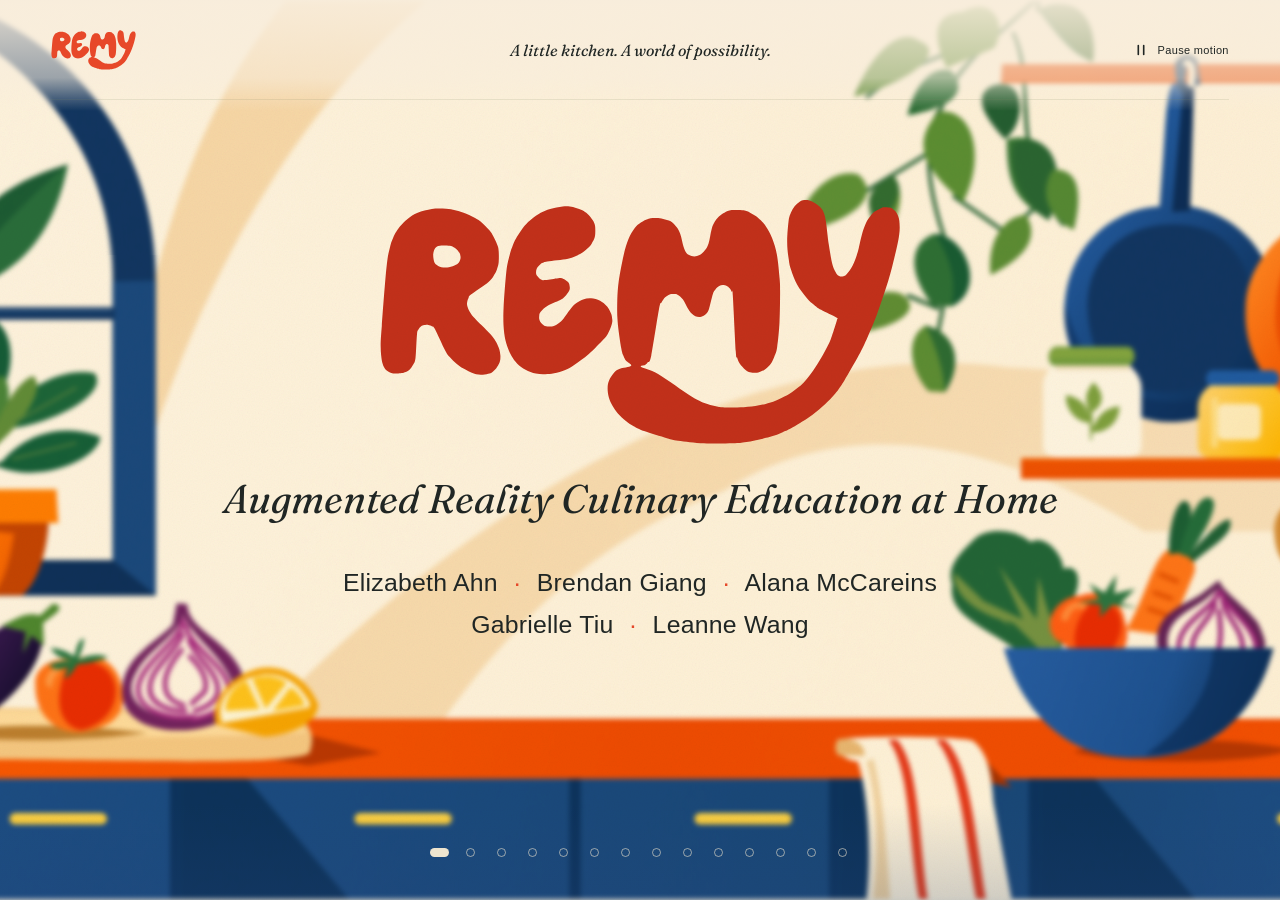
==== COOK.html @ bdfef50c "Colour the Remy logo with the former COOK oranges Co-Authored-By: Claude Opus 5.5 <noreply@anthropic" ====
<!doctype html>
<html lang="en">
<head>
  <meta charset="utf-8">
  <meta name="viewport" content="width=device-width, initial-scale=1">
  <meta name="theme-color" content="#f5ecd6">
  <meta name="description" content="Remy — Augmented Reality Culinary Education at Home. An illustrated story about making room for cooking in everyday life.">
  <title>Remy — A little kitchen. A world of possibility.</title>
  <style>
@font-face{font-family:Fraunces;src:url("[data-uri]") format('truetype');font-weight:100 900;font-display:swap}
@font-face{font-family:Fraunces;src:url("[data-uri]") format('truetype');font-style:italic;font-weight:100 900;font-display:swap}
:root{--cream:#f5ecd6;--ink:#202624;--orange:#e74829;--blue:#304c98;--ease:cubic-bezier(.22,1,.36,1)}
*{box-sizing:border-box}html,body{margin:0;width:100%;height:100%;background:var(--cream)}body{font-family:Arial,Helvetica,sans-serif;color:var(--ink)}button,a{-webkit-tap-highlight-color:transparent}button{font:inherit;color:inherit;cursor:pointer}button:focus-visible,a:focus-visible{outline:3px solid var(--orange);outline-offset:6px}button{touch-action:manipulation}button:disabled{cursor:default}button svg{fill:none;stroke:currentColor;stroke-width:1.8;stroke-linecap:round;stroke-linejoin:round}.experience{position:relative;isolation:isolate;width:100%;height:100svh;min-height:480px;overflow:hidden;background:var(--cream)}.paper{pointer-events:none;position:absolute;inset:0;z-index:10;opacity:.24;mix-blend-mode:multiply;background-image:url("data:image/svg+xml,%3Csvg viewBox='0 0 200 200' xmlns='http://www.w3.org/2000/svg'%3E%3Cfilter id='n'%3E%3CfeTurbulence type='fractalNoise' baseFrequency='.68' numOctaves='3' stitchTiles='stitch'/%3E%3C/filter%3E%3Cpath fill='%23807554' opacity='.5' filter='url(%23n)' d='M0 0h200v200H0z'/%3E%3C/svg%3E");background-size:180px}
.masthead{position:absolute;top:0;left:0;right:0;height:100px;z-index:12;display:flex;align-items:center;justify-content:space-between;margin:0 4%;border-bottom:1px solid #57644126}.wordmark{position:relative;display:inline-block;color:var(--ink);text-decoration:none;font-family:Fraunces,Georgia,serif;font-size:38px;font-weight:700;letter-spacing:-3px}.logo-o{color:var(--orange)}.logo-dot{font:10px Arial;position:absolute;top:7px;right:-14px}.masthead-note{font-family:Fraunces,Georgia,serif;font-weight:400;font-style:italic;font-size:16px;position:absolute;left:50%;transform:translateX(-50%);white-space:nowrap}.motion-control{display:flex;align-items:center;gap:8px;border:0;background:none;padding:12px 0;font-size:11px;letter-spacing:.03em}.motion-control svg{width:18px;height:18px}.play-icon{display:none}.motion-paused .pause-icon{display:none}.motion-paused .play-icon{display:initial}
.canvas-wrap { position:absolute; inset:0; overflow:hidden; }
.canvas { position:absolute; width:max(100vw,177.7778svh); height:max(56.25vw,100svh); left:50%; top:50%; transform:translate(-50%,-50%); container-type:inline-size; }
.kitchen { position:absolute; inset:0; pointer-events:none; }
.world { position:absolute; inset:0; transform-origin:50% 70%; transition:transform 2.6s var(--ease); }
.kitchen-art { display:block; width:100%; height:100%; object-fit:contain; animation:kitchen-drift 18s ease-in-out infinite; }
.kitchen-art { transition:filter 1.4s ease; }
[data-scene="title"] .kitchen-art { filter:blur(2.8px); }
.food-layer { position:absolute; z-index:2; left:74%; top:46.5%; width:21%; opacity:1; transform:translate(0,0); transition:opacity 1s ease,transform 2s var(--ease); pointer-events:none; }
.food-art { display:block; width:100%; height:auto; transform-origin:50% 96%; animation:food-drift 7s ease-in-out infinite; }

.intro{position:absolute;left:50%;top:23%;width:48%;text-align:center;transform:translateX(-50%);transform-origin:50% 0;transition:transform 2.2s var(--ease),left 2.2s var(--ease),top 2.2s var(--ease);z-index:3}.eyebrow{font-size:.74cqw;letter-spacing:.19em;text-transform:uppercase;font-weight:600;margin:0 0 1.8cqw}.intro h1{position:relative;display:inline-block;color:var(--orange);font-family:Fraunces,Georgia,serif;font-size:12.4cqw;font-weight:850;line-height:.95;letter-spacing:-.85cqw;margin:0;transform:none;padding-right:.65cqw}.title-spark{position:absolute;top:-1.8cqw;right:-2.5cqw;font-family:Georgia,serif;font-size:3.8cqw;line-height:1;letter-spacing:0;color:#a1a650;animation:spark-turn 18s linear infinite}.subtitle{font-family:Fraunces,Georgia,serif;font-weight:400;font-style:italic;font-size:1.6cqw;line-height:1.45;margin:1.25cqw 0 0}.credits{margin-top:2.15cqw;transition:opacity .65s,transform .9s var(--ease)}.credits-label{font-size:.6cqw;font-weight:600;letter-spacing:.18em;text-transform:uppercase;opacity:.65}.credits p{font-size:.76cqw;line-height:1.9;margin:.65cqw 0 0;letter-spacing:.01em}.credits p span{padding:0 .4cqw;color:var(--orange)}
.presentation-controls{position:absolute;z-index:12;bottom:0;left:0;right:0;display:flex;align-items:center;justify-content:space-between;height:96px;padding:0 4%;color:var(--cream);background:linear-gradient(transparent,#25467c33)}.chapter{display:flex;align-items:center;gap:15px;font-size:11px}.chapter-number{font-family:Fraunces,Georgia,serif;font-size:20px;color:#f3d08a}.chapter-line{height:1px;width:40px;background:#f3ecd955}.chapter-name{letter-spacing:.04em}.scene-dots{position:absolute;display:flex;gap:4px;left:50%;transform:translateX(-50%)}.scene-dot{position:relative;background:none;border:0;width:32px;height:40px;padding:0}.scene-dot:after{content:'';display:block;position:absolute;left:12px;top:16px;width:7px;height:7px;border-radius:50%;border:1px solid #eee5cf99;transition:background .4s,width .4s,left .4s}.scene-dot.active:after{background:#eee5cf;width:17px;left:7px;border-radius:5px}.next-scene{border:1px solid #eaddbd80;border-radius:40px;padding:13px 21px 13px 25px;background:#f2e8ce;color:#304638;display:flex;align-items:center;gap:27px;font-size:12px;transition:background .2s,transform .3s}.next-scene:hover{background:#fff6df;transform:translateY(-2px)}.next-scene svg{width:29px;height:20px}
.sara { position:absolute; z-index:4; left:18.5%; top:22%; width:27%; pointer-events:none; }
.sara-enter { opacity:0; transform:translate(-45px,100px) rotate(-2deg); transform-origin:50% 100%; transition:transform 2.1s var(--ease),opacity 1.4s ease; }
.sara-art { display:block; width:100%; height:auto; transform-origin:50% 85%; animation:sara-breathe 7s ease-in-out infinite; }

.profile{position:absolute;z-index:5;left:55.3%;top:24%;width:32.5%;padding:2.25cqw 2.6cqw 1.65cqw;background:#faf2de;border:1px solid #cfbc922e;border-radius:1.1cqw 1.1cqw 4cqw 1.1cqw;box-shadow:.5cqw .6cqw 0 #c7b68d26;opacity:0;transform:translate(70px,25px) rotate(2deg);transition:transform 1.6s var(--ease),opacity 1.2s ease;pointer-events:none}.profile-top{display:flex;align-items:center;justify-content:space-between}.profile-top .eyebrow{font-size:.61cqw;margin:0}.little-flower{color:var(--orange);font-size:2.6cqw;line-height:1}.profile h2{font-family:Fraunces,Georgia,serif;font-weight:700;font-size:3.6cqw;line-height:1.15;letter-spacing:-.18cqw;margin:1cqw 0 .65cqw}.profile h2 em{font-weight:400;color:var(--orange)}.profile-intro{font-family:Fraunces,Georgia,serif;font-style:italic;font-size:1cqw;opacity:.8;margin:0 0 1.45cqw}.profile-facts{list-style:none;padding:0;margin:0}.profile-facts li{display:flex;align-items:center;gap:1.15cqw;border-top:1px solid #cdbb962f;padding:1cqw 0;font-size:1.05cqw;line-height:1.45;opacity:0;transform:translateY(14px);transition:opacity .85s ease,transform 1s var(--ease)}.profile-facts li strong{font-weight:400}.fact-mark{font-family:Fraunces,Georgia,serif;font-weight:400;font-style:italic;align-self:flex-start;padding-top:.15cqw;font-size:.7cqw;color:#b68348}.profile-footer{border-top:1px solid #cdbb9640;padding-top:1.1cqw;display:flex;gap:.7cqw;align-items:center;opacity:0;transition:opacity 1s}.profile-footer svg{width:1.5cqw;height:1.4cqw;color:#c86a46;flex-shrink:0}.profile-footer span{font-family:Fraunces,Georgia,serif;font-style:italic;font-size:.68cqw;line-height:1.5}
[data-scene="sara"] .world{transform:translate(-30px,3px) scale(1.035)}[data-scene="sara"] .intro{top:12.5%;left:35%;transform:translateX(-50%) scale(.38)}[data-scene="sara"] .intro .eyebrow{opacity:0;transition:opacity .4s}[data-scene="sara"] .credits{opacity:0;transform:translateY(20px);pointer-events:none}[data-scene="sara"] .sara-enter{opacity:1;transform:translate(0,0) rotate(0);transition-delay:.3s}[data-scene="sara"] .profile{opacity:1;transform:translate(0,0) rotate(0);transition-delay:.9s;pointer-events:auto}[data-scene="sara"] .profile-facts li{opacity:1;transform:translateY(0);transition-delay:calc(1.7s + var(--i)*.55s)}.profile-facts li:nth-child(1){--i:0}.profile-facts li:nth-child(2){--i:1}.profile-facts li:nth-child(3){--i:2}.profile-facts li:nth-child(4){--i:3}.profile-facts li:nth-child(5){--i:4}[data-scene="sara"] .profile-footer{opacity:1;transition-delay:4.6s}
/* The authored vector silhouettes move as unified illustration layers. */
.intro .eyebrow { transition:opacity .7s 1s; }
[data-scene="sara"] .food-layer { opacity:0; transform:translate(35px,15px); }
.motion-paused :is(.kitchen-art,.food-art,.sara-art,.title-spark) { animation-play-state:paused!important; }
@keyframes kitchen-drift { 0%,100% { transform:scale(1.008) translateY(0); } 50% { transform:scale(1.018) translateY(-2px); } }
@keyframes food-drift { 0%,100% { transform:translateY(0) rotate(-.6deg); } 50% { transform:translateY(-3px) rotate(.6deg); } }
@keyframes sara-breathe { 0%,100% { transform:translateY(0) rotate(-.15deg); } 50% { transform:translateY(-3px) rotate(.15deg); } }
@keyframes spark-turn { to { transform:rotate(360deg); } }

.sr-only{position:absolute;width:1px;height:1px;padding:0;margin:-1px;overflow:hidden;clip:rect(0,0,0,0);white-space:nowrap;border:0}
@media(min-aspect-ratio:19/10){.masthead{height:75px}.presentation-controls{height:75px}.canvas{top:44%}}
@media(max-width:800px) and (min-aspect-ratio:1/1){.masthead{height:65px}.wordmark{font-size:30px}.masthead-note{font-size:12px}.motion-control{font-size:10px}.presentation-controls{height:70px}.chapter-name{font-size:9px}.chapter-line{width:20px}.chapter{gap:9px}.next-scene{padding:9px 14px;gap:16px}.experience{min-height:350px}}
@media(max-aspect-ratio:1/1){
.experience{min-height:740px}.masthead{height:80px;margin:0 6%}.wordmark{font-size:33px}.masthead-note{display:none}.motion-control{font-size:10px}.canvas{width:160svh;height:100svh;min-width:1184px;min-height:740px}.world{transform:translate(0,55px) scale(1.01)}
.intro{top:25%;width:calc(100vw - 36px)}.intro h1{font-size:25vw;letter-spacing:-1.7vw;padding-right:1vw}.title-spark{font-size:8vw;right:-3vw;top:-4vw}.intro .eyebrow{font-size:9px;letter-spacing:.15em;margin-bottom:24px}.subtitle{font-size:16px;line-height:1.55;margin-top:22px}.credits{margin-top:32px}.credits-label{font-size:8px}.credits p{font-size:10px;line-height:1.9;margin-top:10px}.credits p span{padding:0 2px}
.presentation-controls{height:80px;padding:0 6%}.chapter-name,.chapter-line{display:none}.scene-dots{left:36%}.next-scene{font-size:11px;padding:12px 16px;gap:18px}.chapter-number{font-size:18px}
[data-scene="sara"] .world{transform:translate(-12px,55px) scale(1.025)}[data-scene="sara"] .intro{top:11%;left:50%;transform:translateX(-50%) scale(.45)}[data-scene="sara"] .intro .eyebrow{margin-bottom:0;height:0}[data-scene="sara"] .intro .subtitle{opacity:0}
.sara{left:calc(50% - 91px);top:17%;width:182px}.sara-enter{transform:translate(-25px,70px) rotate(-2deg)}[data-scene="sara"] .sara-enter{transform:translate(0,0) rotate(0)}.food-layer{left:calc(50% + 22px);top:63%;width:165px}
.profile{left:calc(50% - 165px);top:47%;width:330px;padding:18px 24px 17px;border-radius:14px 14px 38px 14px}.profile-top .eyebrow{font-size:7px}.little-flower{font-size:25px}.profile h2{font-size:34px;letter-spacing:-1.5px;margin:8px 0 7px}.profile-intro{font-size:11px;margin-bottom:10px}.profile-facts li{font-size:11px;padding:8px 0;gap:12px;line-height:1.4}.fact-mark{font-size:8px}.profile-footer{padding-top:10px;gap:8px}.profile-footer svg{width:16px;height:16px}.profile-footer span{font-size:8px}.desktop-break{display:none}
}
[data-scene="sara"] .next-scene svg{transform:rotate(180deg)}
@media(prefers-reduced-motion:reduce){*,*:before,*:after{animation:none!important;transition-duration:.01ms!important;transition-delay:0ms!important}.motion-control{display:none}}
@media(max-aspect-ratio:1/1) and (max-height:800px){.profile{top:44%;padding-top:14px;padding-bottom:14px}.profile-facts li{padding:7px 0}.profile h2{font-size:32px}.profile-top .little-flower{font-size:23px}}

/* Light print grain binds the vector ink and editorial typography. */
.paper { opacity:.12; }
.masthead::before { content:""; position:absolute; z-index:-1; top:0; bottom:-12px; left:-4.4vw; right:-4.4vw; background:linear-gradient(#f8eddce8,#f8eddc99 70%,#f8eddc00); pointer-events:none; }
.profile { background:#f8efd9; }
[data-scene="sara"] .intro .subtitle { opacity:0; transition:opacity .7s; }
.subtitle { transition:opacity 1s 1s; }
@media(max-aspect-ratio:1/1) and (max-height:800px) {
  .sara { width:145px; left:calc(50% - 72.5px); }
}

/* The film is one persistent stage. The kitchen and Sara travel between scenes. */
.icon-library { position:absolute; pointer-events:none; }
.scene-wash { position:absolute; z-index:1; inset:0; opacity:0; background:#f5ecd6; transition:background 1.7s ease,opacity 1.7s ease; pointer-events:none; }
.kitchen { z-index:0; left:0; top:0; right:auto; bottom:auto; width:100%; height:100%; overflow:hidden; transition:left 2.2s var(--ease),top 2.2s var(--ease),width 2.2s var(--ease),height 2.2s var(--ease),border-radius 2s var(--ease),opacity 1.6s ease; }
.sara { transition:left 2.1s var(--ease),top 2.1s var(--ease),width 2.1s var(--ease),opacity 1.5s ease,transform 2s var(--ease); }
.sara-ar-art { position:absolute; inset:0; display:block; width:100%; height:auto; opacity:0; transform-origin:50% 85%; animation:sara-breathe 7s ease-in-out infinite; transition:opacity 1.2s ease; }
.sara-art { transition:opacity 1.2s ease; }
.sara.wearing-ar .sara-art { opacity:0; }
.sara.wearing-ar .sara-ar-art { opacity:1; }
.film-active .intro,.film-active .profile { opacity:0!important; visibility:hidden; pointer-events:none; }
.film-active .food-layer { opacity:0; transform:translate(50px,20px) scale(.9); }
.film-active .wordmark,.film-active .masthead-note,.film-active .chapter { visibility:hidden; pointer-events:none; }
.film-active .motion-control span,.film-active .next-label { display:none; }
.film-active .masthead { border-color:transparent; }
.film-active .masthead::before { opacity:0; }
.film-active .masthead { color:#304c98; }
.film-active .sara-enter { opacity:1; transform:translate(0,0); transition-delay:0s; }
.film-active .presentation-controls { background:none; color:#304c98; }
.previous-scene { display:none; }
.film-active .previous-scene { position:absolute; display:grid; place-items:center; left:4%; bottom:23px; width:48px; height:48px; border:1px solid #304c9855; border-radius:50%; background:#f5ecd6e3; color:#304c98; transition:transform .3s,background .3s; }
.previous-scene svg { width:25px; height:18px; }
.film-active .next-scene { width:48px; height:48px; padding:0; justify-content:center; border:1px solid #304c9855; background:#f5ecd6e3; }
.film-active .next-scene svg { width:25px; }
.next-scene svg,[data-scene="sara"] .next-scene svg { transform:none; }
.film-active .previous-scene:hover { transform:translateX(-3px); background:#fffae9; }
.film-active .scene-dot:after { border-color:#304c9877; }
.film-active .scene-dot.active:after { background:#304c98; }
.film-scene { position:absolute; z-index:5; inset:0; opacity:0; visibility:hidden; pointer-events:none; transform:scale(1.035); transform-origin:50% 60%; transition:opacity .9s ease,transform 1.8s var(--ease),visibility 0s .9s; }
.film-scene.is-active { opacity:1; visibility:visible; pointer-events:auto; transform:scale(1); transition-delay:.15s,0s,0s; }
.film-scene h2 { font-family:Fraunces,Georgia,serif; font-size:3.8cqw; font-weight:650; letter-spacing:-.12cqw; line-height:1.13; margin:0; text-wrap:balance; }
.film-scene p { margin:0; line-height:1.4; }
.film-scene [data-reveal] { opacity:0; transform:translateY(24px) scale(.97); transition:opacity .85s ease,transform 1.1s var(--ease); }
.film-scene [data-reveal].is-revealed { opacity:1; transform:translateY(0) scale(1); }
.film-active .scene-wash { opacity:.97; }
.film-active .kitchen { opacity:.15; }

/* Passion: the price arrives inside the same warm, living kitchen. */
[data-scene="passion"] .scene-wash { opacity:.02; }
[data-scene="passion"] .kitchen { opacity:1; }
[data-scene="passion"] .world { transform:translate(-28px,0) scale(1.055); }
[data-scene="passion"] .sara { left:12%; top:22%; width:25.8%; opacity:1; }
.passion-copy { position:absolute; left:51%; top:20%; width:40%; }
.passion-copy h2 { font-size:3.8cqw; color:#e74829; max-width:36cqw; }
.passion-copy p { margin-top:1.5cqw; font-family:Fraunces,Georgia,serif; font-style:italic; font-size:1.65cqw; }
.restaurant-bill { position:absolute; left:61%; top:44%; width:24%; transform-origin:50% 5%; }
.restaurant-bill img { display:block; width:100%; height:auto; filter:drop-shadow(.35cqw .7cqw 1.1cqw #3a240e80); }
.restaurant-bill p { position:absolute; top:27%; left:18%; width:66%; padding:.7cqw .25cqw 1.2cqw; background:#f9efda; text-align:center; }
.restaurant-bill strong { display:block; font-family:Fraunces,Georgia,serif; font-weight:700; letter-spacing:-.25cqw; font-size:4.6cqw; line-height:1.1; color:#e74829; }
.restaurant-bill span { display:block; font-size:1.03cqw; line-height:1.45; padding-top:.8cqw; }
.restaurant-bill[data-reveal] { transform:translateY(-55px) rotate(9deg); }
.restaurant-bill.is-revealed { transform:translateY(0) rotate(-4deg); }

/* The home recedes and the school remains just beyond the winding route. */
[data-scene="barriers"] .scene-wash { opacity:.99; background:#eee5ce; }
[data-scene="barriers"] .sara { left:5%; top:41%; width:18.5%; opacity:1; }
.school-path { position:absolute; inset:0; width:100%; height:100%; fill:none; }
.path-underlay { stroke:#ded1ad; stroke-width:26; stroke-linecap:round; }
.path-dashes { stroke:#b9a57c; stroke-width:3; stroke-dasharray:12 15; animation:path-travel 22s linear infinite; }
.school-dream { position:absolute; left:66%; top:16%; width:29%; transform:none; }
.school-dream img { display:block; width:100%; }
.obstacle { position:absolute; text-align:center; transform-origin:50% 65%; }
.obstacle img { display:block; width:100%; height:auto; }
.obstacle-0 { left:26%; top:36%; width:15%; --tilt:-5deg; }
.obstacle-1 { left:41%; top:49%; width:18%; --tilt:3deg; }
.obstacle-2 { left:51%; top:28%; width:14%; --tilt:-4deg; }
.obstacle-3 { left:68%; top:49%; width:16%; --tilt:5deg; }
.obstacle[data-reveal] { transform:translateY(-35px) rotate(calc(var(--tilt) * -1)) scale(.85); }
.obstacle.is-revealed { transform:translateY(0) rotate(var(--tilt)) scale(1); }

/* The question gets its own slide beside a large Sara. */
[data-scene="question"] .scene-wash { opacity:1; background:#eee5ce; }
[data-scene="question"] .kitchen { opacity:0; }
[data-scene="question"] .sara { left:8%; top:13%; width:23.5%; opacity:1; }
.question-scene .big-question { position:absolute; left:38%; top:48%; width:52%; transform:translateY(-50%); font-family:Fraunces,Georgia,serif; font-weight:650; font-size:5cqw; line-height:1.12; letter-spacing:-.16cqw; text-wrap:balance; }
.big-question em { font-style:italic; color:#e74829; }

/* A wider population, rendered as people and a garden of ten proportional seeds. */
[data-scene="population"] .scene-wash { opacity:1; background:#304c98; }
[data-scene="population"] .kitchen { opacity:0; }
[data-scene="population"] .sara { left:8%; top:43%; width:16.1%; opacity:0; transform:scale(.85); }
[data-scene="population"] .masthead { color:#f5ecd6; }
[data-scene="population"] .scene-dot:after { border-color:#f5ecd688; }
[data-scene="population"] .scene-dot.active:after { background:#f5ecd6; }
.population-scene { color:#f5ecd6; }
.population-scene > h2 { position:absolute; left:10%; top:13%; width:80%; text-align:center; font-size:4.6cqw; }
.stat-block { position:absolute; top:28%; width:32%; }
.stat-care { left:12%; }
.stat-remote { left:56%; }
.stat-value { display:block; font-family:Fraunces,Georgia,serif; font-size:6.3cqw; font-weight:650; line-height:1; letter-spacing:-.35cqw; color:#edc455; }
.stat-block p { font-size:1.35cqw; max-width:31cqw; line-height:1.38; margin-top:1.2cqw; }
.stat-garden { display:flex; gap:.35cqw; width:100%; margin-top:.8cqw; height:3cqw; align-items:flex-end; }
.stat-garden svg { width:2.4cqw; height:3cqw; flex:0 0 auto; overflow:visible; }
.stat-garden .filled { fill:#efc94e; stroke:#efc94e; stroke-width:1; }
.stat-garden .unfilled { fill:transparent; stroke:#f5ecd66b; stroke-width:1.5; }
.stat-garden .seed-vein { fill:none; stroke:#304c98; stroke-width:1.5; }
.stat-garden .unfilled .seed-vein { stroke:#f5ecd655; }
.stat-block .stat-garden svg { transform-origin:50% 100%; transform:scaleY(.2) rotate(-10deg); transition:transform 1s var(--ease); }
.stat-block.is-revealed .stat-garden svg { transform:scaleY(1) rotate(0); }
.stat-block.is-revealed .stat-garden svg:nth-child(2n) { transition-delay:.12s; }
.stat-block.is-revealed .stat-garden svg:nth-child(3n) { transition-delay:.25s; }
.stat-block.is-revealed .stat-garden svg:nth-child(4n) { transition-delay:.36s; }
.community-art { position:absolute; left:6%; top:57%; width:88%; height:auto; transform:translateX(6%) scale(.94); opacity:0; transition:transform 2.3s var(--ease),opacity 1.5s; }
.population-scene.is-active .community-art { opacity:1; transform:translateX(0) scale(1); transition-delay:.25s; }

/* The large institution and the modest home occupy the same world at different scales. */
[data-scene="school"] .scene-wash { opacity:1; background:#f5ecd6; }
[data-scene="school"] .kitchen { left:66%; top:42%; width:29%; height:29%; border-radius:1.1cqw; opacity:1; z-index:2; box-shadow:.5cqw .7cqw 0 #263f6212; }
[data-scene="school"] .world { transform:none; }
[data-scene="school"] .sara { left:74%; top:46%; width:11.3%; opacity:1; }
.school-scene > h2 { position:absolute; top:14%; left:6%; width:49%; font-size:3.3cqw; }
.professional-kitchen { position:absolute; left:5%; top:21%; width:43%; height:auto; }
.accessibility-divide { position:absolute; left:55.5%; top:36%; width:8%; height:34%; }
.accessibility-divide svg { width:100%; height:100%; fill:none; stroke:#c9bda0; stroke-width:3; stroke-dasharray:5 10; }
.accessibility-copy { position:absolute; left:65%; top:31%; width:30%; font-family:Fraunces,Georgia,serif; font-size:1.75cqw; text-align:center; color:#b5472f; }

/* The home question grows to fill its own slide. */
[data-scene="home"] .scene-wash { opacity:1; background:#304c98; }
[data-scene="home"] .kitchen { opacity:0; }
[data-scene="home"] .sara { left:74%; top:42%; width:11.3%; opacity:0; }
[data-scene="home"] .masthead { color:#f5ecd6; }
[data-scene="home"] .scene-dot:after { border-color:#f5ecd688; }
[data-scene="home"] .scene-dot.active:after { background:#f5ecd6; }
.home-scene { display:grid; place-items:center; }
.home-scene .home-question { width:80%; font-family:Fraunces,Georgia,serif; font-weight:700; font-size:9.4cqw; line-height:1.04; letter-spacing:-.4cqw; text-wrap:balance; text-align:center; color:#f5ecd6; opacity:0; transform:scale(.25); transition:transform 1.9s var(--ease),opacity 1s ease; }
.home-scene.is-active .home-question { opacity:1; transform:scale(1); transition-delay:.25s; }
.home-question em { font-style:italic; color:#edc455; }

/* Product reveal: a quiet glasses portrait opens into Sara's kitchen. */
[data-scene="reveal"] .scene-wash { opacity:1; background:#f8f0dc; }
[data-scene="reveal"] .kitchen,[data-scene="reveal"] .sara { opacity:0; }
.reveal-scene { overflow:hidden; }
.reveal-cooking { position:absolute; z-index:0; inset:0; opacity:0; transform:scale(1.06); clip-path:circle(0% at 35.3% 30.7%); transition:opacity .8s ease,clip-path 1.8s var(--ease),transform 2s var(--ease); }
.reveal-cooking img { display:block; width:100%; height:100%; object-fit:cover; }
.product-reveal { position:absolute; z-index:3; left:50%; top:12%; width:76%; text-align:center; transform:translateX(-50%); transition:left 1.6s var(--ease),top 1.6s var(--ease),width 1.6s var(--ease); }
.product-reveal h2 { color:#e74829; font-family:Fraunces,Georgia,serif; font-weight:850; letter-spacing:-.6cqw; font-size:8.7cqw; line-height:1; transition:font-size 1.6s var(--ease),letter-spacing 1.6s var(--ease); }
.product-promise { font-family:Fraunces,Georgia,serif; font-weight:450; font-size:2.05cqw; letter-spacing:-.045cqw; margin-top:1.3cqw!important; line-height:1.35!important; text-wrap:balance; transition:font-size 1.6s var(--ease); }
.glasses-hero { position:absolute; z-index:4; left:50%; top:60%; width:72%; opacity:1; transform:translate(-50%,-50%); transition:left 1.5s var(--ease),top 1.5s var(--ease),width 1.5s var(--ease),transform 1.5s var(--ease),opacity .55s ease; }
.glasses-hero img { display:block; width:100%; height:auto; }
[data-scene="reveal"][data-beat="1"] .reveal-cooking { opacity:1; clip-path:circle(130% at 35.3% 30.7%); transform:scale(1); transition-delay:.12s,.12s,.12s; }
[data-scene="reveal"][data-beat="1"] .glasses-hero { left:35.3%; top:30.7%; width:12%; opacity:0; transform:translate(-50%,-50%); transition-delay:0s,0s,0s,0s,.55s; }
[data-scene="reveal"][data-beat="1"] .product-reveal { left:77%; top:16%; width:35%; }
[data-scene="reveal"][data-beat="1"] .product-reveal h2 { font-size:6.6cqw; letter-spacing:-.4cqw; }
[data-scene="reveal"][data-beat="1"] .product-promise { font-size:1.8cqw; }
@keyframes ingredient-drift { 0%,100% { transform:translateY(0) rotate(-4deg); } 50% { transform:translateY(-7px) rotate(4deg); } }
@keyframes path-travel { to { stroke-dashoffset:-270; } }
.motion-paused :is(.sara-ar-art,.ingredient img,.path-dashes) { animation-play-state:paused!important; }
@media(prefers-reduced-motion:reduce) { .film-scene,.film-scene *, .sara,.kitchen,.world,.scene-wash { transition-duration:.01ms!important; transition-delay:0ms!important; animation:none!important; } }
/* Portrait remains usable; the presentation itself is composed for 16:9. */
@media(max-aspect-ratio:1/1) {
  .film-active .scene-dots { left:50%; gap:0; }
  .scene-dot { width:27px; }
  .film-active .previous-scene { left:6%; width:40px; height:40px; bottom:20px; }
  .film-active .next-scene { width:40px; height:40px; }
  .film-active .scene-dots { bottom:20px; }
  .film-active .sara { left:calc(50% - 121px); top:38%; width:206px; }
  .passion-copy { left:calc(50% - 164px); top:16%; width:328px; }
  .passion-copy h2 { max-width:none; font-size:34px; }
  .passion-copy p { font-size:16px; margin-top:17px; }
  .restaurant-bill { left:calc(50% + 22px); top:45%; width:155px; }
  .restaurant-bill p { padding:9px 2px 12px; }
  .restaurant-bill strong { font-size:38px; letter-spacing:-2px; }
  .restaurant-bill span { font-size:10px; padding-top:7px; }
  .ingredient-dance { display:none!important; }
  [data-scene="barriers"] .sara { left:calc(50% - 180px); top:42%; width:101px; }
  .school-dream { left:calc(50% - 110px); top:15%; width:220px; }
  .school-path { left:calc(50% - 180px); top:26%; width:360px; height:400px; }
  .obstacle-0 { left:calc(50% - 95px); top:41%; width:100px; }
  .obstacle-1 { left:calc(50% + 30px); top:41%; width:120px; }
  .obstacle-2 { left:calc(50% - 90px); top:57%; width:95px; }
  .obstacle-3 { left:calc(50% + 30px); top:56%; width:105px; }
  .question-scene .big-question { left:calc(50% - 164px); top:13%; width:328px; transform:none; font-size:29px; letter-spacing:-.6px; }
  .population-scene > h2 { left:calc(50% - 164px); top:15%; width:328px; font-size:36px; }
  .stat-block { top:27%; width:150px; }
  .stat-care { left:calc(50% - 160px); }
  .stat-remote { left:calc(50% + 15px); }
  .stat-value { font-size:61px; letter-spacing:-3px; }
  .stat-block p { max-width:none; font-size:11px; margin-top:14px; }
  .stat-garden { gap:3px; height:25px; margin-top:9px; }
  .stat-garden svg { width:12px; height:24px; }
  .community-art { left:calc(50% - 275px); top:60%; width:550px; }
  [data-scene="population"] .sara { opacity:0; }
  .school-scene > h2 { left:calc(50% - 164px); top:16%; width:328px; font-size:31px; text-align:center; }
  .professional-kitchen { left:calc(50% - 180px); top:29%; width:255px; }
  [data-scene="school"] .kitchen { left:calc(50% + 30px); top:52%; width:145px; height:112px; border-radius:9px; }
  [data-scene="school"] .sara { left:calc(50% + 66px); top:52%; width:68px; }
  .accessibility-divide { left:calc(50% - 30px); top:49%; width:55px; height:160px; }
  .accessibility-copy { left:calc(50% - 110px); top:66%; width:220px; font-size:16px; }
  .home-scene .home-question { width:340px; font-size:58px; letter-spacing:-2px; }
}
.dream-school-art { display:block; width:100%; }
/* Final safe-area refinements from the 16:9 composition review. */
.passion-copy { left:49%; top:20%; width:37%; }
.passion-copy h2 { font-size:3.2cqw; max-width:32cqw; }
.passion-copy p { font-size:1.45cqw; }
.obstacle-1 { left:42%; top:43%; width:17%; }
.community-art { left:12%; top:54%; width:76%; }
@media(max-aspect-ratio:1/1) {
  .passion-copy { left:calc(50% - 164px); top:16%; width:328px; }
  .passion-copy h2 { font-size:34px; max-width:none; }
  .passion-copy p { font-size:16px; }
  .obstacle-1 { left:calc(50% + 30px); top:41%; width:120px; }
  .community-art { left:calc(50% - 245px); top:58%; width:490px; }
}
.passion-copy { left:35%; }
.obstacle-2 { top:22%; }
.sara { clip-path:inset(0 0 0 0); transition:left 2.1s var(--ease),top 2.1s var(--ease),width 2.1s var(--ease),opacity 1.5s ease,transform 2s var(--ease),clip-path 2s var(--ease); }
[data-scene="school"] .sara { top:42%; clip-path:inset(0 0 26.5% 0); }
@media(max-aspect-ratio:1/1) {
  .passion-copy { left:calc(50% - 164px); }
  .obstacle-2 { top:57%; }
  [data-scene="school"] .sara { top:52%; }
}

/* Portrait framing keeps the product and Sara visible. */
@media(max-aspect-ratio:1/1) {
  .product-reveal { left:50%; top:19%; width:340px; }
  .product-reveal h2 { font-size:92px; letter-spacing:-7px; }
  .product-promise { font-size:23px; margin-top:17px!important; letter-spacing:-.5px; }
  .glasses-hero { width:470px; top:55%; }
  .reveal-cooking { left:calc(50% - 195px); top:27%; right:auto; bottom:auto; width:390px; height:50%; border-radius:18px; overflow:hidden; clip-path:circle(0% at 40% 38%); }
  .reveal-cooking img { object-position:38% center; }
  [data-scene="reveal"][data-beat="1"] .reveal-cooking { clip-path:circle(130% at 40% 38%); }
  [data-scene="reveal"][data-beat="1"] .glasses-hero { left:50%; top:31%; width:65px; }
  [data-scene="reveal"][data-beat="1"] .product-reveal { left:50%; top:9%; width:340px; padding:12px 0; background:#fff3dcde; border-radius:14px; }
  [data-scene="reveal"][data-beat="1"] .product-reveal h2 { font-size:52px; letter-spacing:-3px; }
  [data-scene="reveal"][data-beat="1"] .product-promise { font-size:17px; margin-top:9px!important; }
}

/* Title: darker wordmark, one-line subtitle, larger names. */
.intro { top:22%; width:76%; }
.intro h1 { color:#c2301a; }
.subtitle { font-size:2.5cqw; line-height:1.3; white-space:nowrap; margin-top:1.7cqw; }
.credits { margin-top:2.3cqw; }
.credits p { font-size:1.55cqw; line-height:1.7; margin:0; }
.credits p span { padding:0 .55cqw; }
[data-scene="title"] .chapter-line { display:none; }
@media(max-aspect-ratio:1/1) {
  .intro { top:25%; width:calc(100vw - 24px); }
  .subtitle { font-size:min(17px,4.25vw); margin-top:22px; }
  .credits { margin-top:30px; }
  .credits p { font-size:min(14px,3.5vw); line-height:1.9; }
  .credits p span { padding:0 3px; }
}

/* Second review round. Desktop composition only; portrait keeps its own framing. */
.title-spark { color:var(--orange); }
.restaurant-bill img { filter:drop-shadow(.35cqw .7cqw 1.1cqw #3a240e80); }
.restaurant-bill p { top:22.5%; bottom:30%; left:19%; width:62%; padding:0; background:none; display:flex; flex-direction:column; justify-content:space-between; }
.restaurant-bill span { padding:0; font-weight:700; font-size:1.75cqw; line-height:1.25; text-wrap:balance; }
.restaurant-bill strong { font-size:5.7cqw; line-height:1; }
/* The road is drawn segment by segment, then each stop fades in. */
.path-underlay { stroke:#d5c498; }
.path-dashes { stroke:#a48d62; }
#road-reveal path { fill:none; stroke:#fff; stroke-width:44; }
.film-scene .school-path [data-reveal] { opacity:1; transform:none; stroke-dasharray:1; stroke-dashoffset:1; transition:stroke-dashoffset 1s ease-in-out; }
.film-scene .school-path [data-reveal].is-revealed { stroke-dashoffset:0; }
.barriers-scene :is(.obstacle,.school-dream).is-revealed { transition-delay:.85s; }
[data-scene="barriers"] .sara { z-index:6; }
@media not (max-aspect-ratio:1/1) {
  .profile { left:45.5%; top:16%; width:48.5%; padding:2.3cqw 3cqw 1.5cqw; }
  .profile-top .eyebrow { font-size:.75cqw; }
  .profile h2 { font-size:5.8cqw; letter-spacing:-.28cqw; margin:.5cqw 0 1.3cqw; }
  .profile-facts li { font-size:1.95cqw; line-height:1.3; padding:.9cqw 0; gap:1.5cqw; }
  .fact-mark { font-size:1.3cqw; padding-top:.35cqw; color:var(--orange); }
  .restaurant-bill { left:60%; top:35%; width:27%; }
  .obstacle-0 { left:24.5%; top:35.4%; width:13%; }
  .obstacle-1 { left:37.5%; top:52.7%; width:15%; }
  .obstacle-2 { left:51%; top:27.3%; width:12%; }
  .obstacle-3 { left:62.5%; top:54.4%; width:13%; }
  .school-dream { left:69%; top:19.5%; width:26%; }
  .school-scene > h2 { left:10%; top:12%; width:80%; text-align:center; font-size:3.6cqw; }
  .professional-kitchen { left:9.5%; top:31%; width:34%; }
  .accessibility-divide { left:47%; top:24%; width:6%; height:60%; }
  .accessibility-divide svg { stroke:#b9a986; stroke-width:4; stroke-dasharray:9 12; }
  [data-scene="school"] .kitchen { left:58%; top:37%; width:34%; height:34%; }
  [data-scene="school"] .sara,[data-scene="home"] .sara { left:67.4%; top:37%; width:13.25%; }
  .accessibility-copy { left:58%; top:29%; width:34%; font-size:2.1cqw; }
  [data-scene="reveal"][data-beat="1"] .product-reveal { left:71%; }
}
@media(max-aspect-ratio:1/1) {
  .school-path { display:none; }
  .restaurant-bill span { font-size:12px; }
  .restaurant-bill strong { font-size:38px; }
}

/* Arrow-free navigation: only the titled "Meet Sara" button remains visible; keys and scene dots navigate. */
.experience .previous-scene, .experience:not([data-scene="title"]) .next-scene { display:none !important; }
.presentation-controls { justify-content:flex-end; }

/* Slide 1 → 2: the title wordmark fades away rather than shrinking above Sara. */
.intro { transition:transform 2.2s var(--ease),left 2.2s var(--ease),top 2.2s var(--ease),opacity .7s ease; }
[data-scene="sara"] .intro { opacity:0; pointer-events:none; }
/* No navigation buttons remain; arrow keys and scene dots navigate. */
.experience .next-scene { display:none !important; }
/* Smaller Sara facts. */
@media not (max-aspect-ratio:1/1) {
  .profile-facts li { font-size:1.45cqw; padding:.75cqw 0; gap:1.2cqw; }
  .fact-mark { font-size:1.05cqw; padding-top:.2cqw; }
}
@media (max-aspect-ratio:1/1) { .profile-facts li { font-size:10px; } }

/* Vegetables under the copy in scene 3. */
.ingredient-dance { position:absolute; z-index:5; inset:0; pointer-events:none; opacity:0; visibility:hidden; transition:opacity .9s ease,visibility 0s .9s; }
[data-scene="passion"] .ingredient-dance { opacity:1; visibility:visible; transition:opacity .9s ease .2s,visibility 0s; }
.ingredient { position:absolute; height:auto; transition:left 1.8s var(--ease),top 1.8s var(--ease),width 1.8s var(--ease); }
.ingredient { animation:ingredient-drift 7s ease-in-out infinite; }
.ingredient:nth-child(2n) { animation-delay:-2.3s; } .ingredient:nth-child(3n) { animation-delay:-4.6s; } .ingredient:nth-child(5n) { animation-duration:8.5s; }
/* Scene 3 cluster beneath "Healthier meals for her family.", clear of the receipt. */
.ingredient.carrot { left:36%; top:43%; width:4.2%; }
.ingredient.tomato { left:41%; top:48.5%; width:5.4%; }
.ingredient.broccoli { left:47.5%; top:44%; width:6.6%; }
.ingredient.pepper { left:55%; top:47%; width:4.8%; }
.ingredient.eggplant { left:35.5%; top:63%; width:8.6%; }
.ingredient.mushroom { left:45.5%; top:62%; width:5%; }
.ingredient.onion { left:51.5%; top:62%; width:5%; }
.ingredient.garlic { left:57.5%; top:58.5%; width:4.2%; }
@media(prefers-reduced-motion:reduce) { .ingredient,.ingredient-dance { transition-duration:.01ms!important; transition-delay:0ms!important; animation:none!important; } }

/* New scenes continue on the same stage; the wearer sees the physical kitchen. */
[data-scene="pov"] .scene-wash,[data-scene="demo"] .scene-wash,[data-scene="limitations"] .scene-wash,[data-scene="return"] .scene-wash,[data-scene="closing"] .scene-wash { opacity:1; background:#f8f0dc; }
:is([data-scene="pov"],[data-scene="demo"],[data-scene="limitations"],[data-scene="return"],[data-scene="closing"]) :is(.kitchen,.sara) { opacity:0; }
.scene-dot { width:27px; }
.scene-dot:after { left:10px; }
.scene-dot.active:after { left:5px; }

/* A soft material, with restrained highlights and no fabricated display bezel. */
.vision-glass { font-family:-apple-system,BlinkMacSystemFont,"Segoe UI",Arial,sans-serif; color:#26352f; border:1px solid #ffffffb3; border-radius:1.65cqw; background:linear-gradient(145deg,#fffffff0,#ffffff94 54%,#f5fff17a); box-shadow:0 1.2cqw 3cqw #40261519,inset 0 1px 0 #ffffffed,inset 0 -1px 0 #ffffff38; backdrop-filter:blur(24px) saturate(140%); -webkit-backdrop-filter:blur(24px) saturate(140%); }
.pov-scene { overflow:hidden; transform:translateY(3%) scale(1.22); transform-origin:40% 50%; }
.pov-scene.is-active { transform:translateY(0) scale(1); }
.pov-world { position:absolute; inset:0; transform:scale(1.06); transform-origin:40% 65%; transition:transform 2.4s var(--ease); }
.pov-scene.is-active .pov-world { transform:scale(1); }
.pov-world img { display:block; width:100%; height:100%; object-fit:cover; }
[data-scene="pov"] .reveal-cooking { transform:scale(2.5); transform-origin:35.3% 30.7%; }
.pov-detection { position:absolute; left:15.3%; top:25.2%; width:13%; height:22%; pointer-events:none; }
.pov-target { display:block; width:100%; height:100%; stroke:#e6ffdc; stroke-width:1.2; filter:drop-shadow(0 1px 3px #294c3c44); }
.pov-scan { stroke-width:.7; animation:pov-scan 4s ease-in-out infinite; opacity:.65; }
.detected-label { position:absolute; bottom:calc(100% + 1.2cqw); left:0; display:flex; align-items:center; gap:.5cqw; white-space:nowrap; padding:.72cqw 1cqw; border-radius:5cqw; font-size:1.05cqw; font-weight:500; }
.detected-label svg { width:1.15cqw; height:1.15cqw; fill:none; stroke:#4d7864; stroke-width:2; stroke-linecap:round; stroke-linejoin:round; }
.pov-instruction { position:absolute; left:59%; top:32%; width:25%; padding:2cqw; }
.pov-lesson-top { display:flex; align-items:center; gap:.8cqw; }
.pov-lesson-top > svg { width:2.2cqw; height:2.2cqw; fill:none; color:#567465; }
.pov-lesson-top h2 { font-family:inherit; font-size:1.8cqw; font-weight:600; letter-spacing:-.045cqw; line-height:1.2; }
.pov-step { color:#51665b; font-size:.98cqw; margin-top:1.3cqw!important; }
.pov-action { font-size:1.4cqw; font-weight:450; margin-top:1.2cqw!important; line-height:1.5!important; }
.pov-progress { display:flex; gap:.35cqw; margin-top:2cqw; }
.pov-progress span { height:.25cqw; flex:1; border-radius:10px; background:#51655825; }
.pov-progress span:nth-child(-n+2) { background:#527664; transform-origin:left; }
.pov-instruction.is-revealed .pov-progress span:nth-child(-n+2) { animation:lesson-progress 1.1s var(--ease) both; }
@keyframes pov-scan { 0%,100% { transform:translateY(-28px); opacity:.3; } 50% { transform:translateY(28px); opacity:.75; } }
@keyframes lesson-progress { from { transform:scaleX(0); } to { transform:scaleX(1); } }

/* The demo space is intentionally empty. */
[data-scene="demo"],[data-scene="demo"] .scene-wash,.demo-scene { background:#fff; }
[data-scene="demo"] .paper { opacity:0; }
[data-scene="demo"] .masthead { visibility:hidden; }
.demo-scene { display:grid; place-items:center; transform:none; }
.demo-scene p { font-family:Arial,sans-serif; font-size:2.8cqw; font-weight:400; color:#252525; }

/* The plate remains physical; flavor, texture and seasoning need human judgment. */
.senses-instruction { position:absolute; left:17%; top:13%; width:66%; font-family:Fraunces,Georgia,serif; font-size:2.8cqw; font-weight:500; text-align:center; text-wrap:balance; }
.finished-dish { position:absolute; left:29%; top:25%; width:42%; height:auto; filter:drop-shadow(0 1.5cqw 2cqw #6a452a0b); transform:rotate(-4deg); transition:transform 1.8s var(--ease); }
.limitations-scene.is-active .finished-dish { transform:rotate(0); }
.sense-panel { position:absolute; width:22%; padding:1.6cqw; }
.sense-panel h3 { font-size:1.65cqw; font-weight:600; letter-spacing:-.04cqw; margin:0 0 1.2cqw; }
.sense-flavor { left:6%; top:43%; }
.sense-texture { left:72%; top:29%; }
.sense-seasoning { left:72%; top:60%; }
.limitations-scene .sense-panel[data-reveal] { transform:translateX(-2cqw) scale(.92); }
.limitations-scene .sense-flavor[data-reveal] { transform:translateX(2cqw) scale(.92); }
.limitations-scene .sense-panel.is-revealed { transform:translateX(0) scale(1); }
.limitations-scene .sense-texture.is-revealed { transition-delay:.2s; }
.limitations-scene .sense-seasoning.is-revealed { transition-delay:.4s; }
.sense-check { display:flex; align-items:center; gap:.55cqw; font-size:1cqw; color:#526458; width:max-content; cursor:pointer; }
.sense-check input { appearance:auto; width:1.15cqw; height:1.15cqw; margin:0; accent-color:#527664; cursor:pointer; }
.taste-rating { display:flex; gap:.35cqw; margin-top:1.3cqw; }
.taste-rating button { display:grid; place-items:center; width:2.65cqw; height:2.65cqw; padding:0; border:1px solid #ffffffa1; border-radius:.65cqw; background:#ffffff70; color:#526358; font-size:1cqw; transition:background .25s,color .25s,transform .25s; }
.taste-rating button:hover { background:#fffffff0; transform:translateY(-2px); }
.taste-rating button.is-filled { color:#fff; background:#6e8c78; border-color:#7b9885; }
.taste-rating button[aria-pressed="true"] { background:#365f48; border-color:#365f48; }

/* An optimistic return: the same person now makes room for learning and family. */
.return-world { position:absolute; inset:0; transform:scale(1.045); transform-origin:38% 65%; transition:transform 2.4s var(--ease); }
.return-scene.is-active .return-world { transform:scale(1); }
.return-world img { display:block; width:100%; height:100%; object-fit:cover; }
.return-copy { position:absolute; left:54%; top:13%; width:41%; }
.return-copy h2 { font-size:3.65cqw; color:#e74829; font-weight:700; }
.return-promise { font-family:Fraunces,Georgia,serif; font-size:2.2cqw; max-width:38cqw; margin-top:1.7cqw!important; text-wrap:balance; }
.return-possibilities { font-family:Fraunces,Georgia,serif; font-size:1.65cqw; font-style:italic; max-width:37cqw; margin-top:1.5cqw!important; text-wrap:balance; }

/* Three home kitchens gather into the final editorial wordmark. */
.closing-scene { overflow:hidden; }
.closing-panorama { position:absolute; inset:0; transform-origin:50% 61%; transform:scale(1.05); overflow:hidden; transition:transform 2.4s var(--ease),opacity 1.4s ease,filter 1.8s ease,border-radius 2s var(--ease); }
.closing-panorama img { display:block; width:100%; height:100%; object-fit:cover; }
.closing-scene.is-active .closing-panorama { transform:scale(1); }
[data-scene="closing"][data-beat="1"] .closing-panorama { transform:translateY(3%) scale(.86); border-radius:4cqw; }
[data-scene="closing"][data-beat="2"] .closing-panorama { transform:translateY(-10%) scale(.08); opacity:0; filter:blur(8px); border-radius:50%; }
.closing-principle { position:absolute; left:12%; top:12%; width:76%; font-family:Fraunces,Georgia,serif; font-size:3.8cqw; font-weight:550; letter-spacing:-.09cqw; text-align:center; text-wrap:balance; transition:top 2s var(--ease),font-size 2s var(--ease); }
[data-scene="closing"][data-beat="2"] .closing-principle { top:23%; font-size:2.25cqw; }
.learning-connections { position:absolute; inset:0; width:100%; height:100%; stroke:#77916c; stroke-width:2; stroke-dasharray:8 12; opacity:0; transform-origin:50% 37%; transform:scale(.8); transition:opacity 1s,transform 2s var(--ease); pointer-events:none; }
[data-scene="closing"][data-beat="1"] .learning-connections { opacity:.75; transform:scale(1); }
[data-scene="closing"][data-beat="2"] .learning-connections { transform:scale(.05); }
.closing-brand { position:absolute; left:50%; top:36%; width:80%; text-align:center; }
.closing-scene .closing-brand[data-reveal] { transform:translateX(-50%) scale(.48); filter:blur(8px); transition:opacity 1.2s ease .4s,transform 2s var(--ease) .3s,filter 1.4s ease .4s; }
.closing-scene .closing-brand.is-revealed { transform:translateX(-50%) scale(1); filter:blur(0); }
.closing-brand h2 { color:#e74829; font-size:17cqw; line-height:1; font-weight:850; letter-spacing:-1.3cqw; padding-right:1.1cqw; }
.closing-brand p { font-family:Fraunces,Georgia,serif; font-size:1.85cqw; font-weight:400; margin-top:2.4cqw; }
.brand-flourish { position:absolute; top:-1%; left:19%; width:4.8cqw; height:4.8cqw; transform:rotate(-28deg); }
.motion-paused :is(.pov-scan,.pov-progress span) { animation-play-state:paused!important; }

/* The film remains composed for 16:9; portrait has an intentional readable framing. */
@media(max-aspect-ratio:1/1) {
  .scene-dots,.film-active .scene-dots { left:50%; gap:0; bottom:20px; }
  .scene-dot { width:18px; }
  .scene-dot:after { width:5px; height:5px; left:6px; top:17px; }
  .scene-dot.active:after { width:12px; left:3px; }
  .chapter,.next-label { display:none; }
  .next-scene { width:40px; height:40px; padding:0; margin-left:auto; justify-content:center; }
  .next-scene svg { width:23px; }
  .vision-glass { border-radius:20px; backdrop-filter:blur(20px) saturate(140%); -webkit-backdrop-filter:blur(20px) saturate(140%); }
  .pov-world { left:calc(50% - 195px); right:auto; top:15%; bottom:auto; width:390px; height:47%; overflow:hidden; border-radius:18px; }
  .pov-world img { object-position:35% center; }
  .pov-detection { left:calc(50% - 191px); top:27%; width:87px; height:88px; }
  .detected-label { bottom:calc(100% + 9px); padding:9px 12px; gap:5px; font-size:11px; border-radius:30px; }
  .detected-label svg { width:14px; height:14px; }
  .pov-instruction { left:calc(50% - 165px); top:65%; width:330px; padding:22px; }
  .pov-lesson-top { gap:11px; }
  .pov-lesson-top > svg { width:27px; height:27px; }
  .pov-lesson-top h2 { font-size:23px; letter-spacing:-.5px; }
  .pov-step { font-size:12px; margin-top:13px!important; }
  .pov-action { font-size:18px; margin-top:11px!important; }
  .pov-progress { gap:5px; margin-top:21px; }
  .pov-progress span { height:3px; }
  .demo-scene p { font-size:30px; }
  .senses-instruction { left:calc(50% - 170px); top:12%; width:340px; font-size:23px; }
  .finished-dish { left:calc(50% - 130px); top:21%; width:260px; }
  .sense-panel { width:162px; padding:14px; border-radius:17px; }
  .sense-flavor { left:calc(50% - 170px); top:55%; }
  .sense-texture { left:calc(50% + 8px); top:55%; }
  .sense-seasoning { left:calc(50% - 81px); top:73%; }
  .sense-panel h3 { font-size:18px; margin-bottom:11px; letter-spacing:-.4px; }
  .sense-check { gap:6px; font-size:11px; }
  .sense-check input { width:16px; height:16px; }
  .taste-rating { gap:3px; margin-top:13px; }
  .taste-rating button { width:24px; height:30px; border-radius:6px; font-size:12px; }
  .return-copy { left:calc(50% - 170px); top:15%; width:340px; text-align:center; }
  .return-copy h2 { font-size:38px; }
  .return-promise { font-size:23px; max-width:none; margin-top:20px!important; }
  .return-possibilities { font-size:18px; max-width:none; margin-top:18px!important; }
  .return-world { left:calc(50% - 195px); top:44%; bottom:auto; right:auto; width:390px; height:auto; aspect-ratio:1672/941; border-radius:18px; overflow:hidden; }
  .closing-panorama { left:calc(50% - 195px); top:37%; right:auto; bottom:auto; width:390px; height:auto; aspect-ratio:1672/941; border-radius:18px; }
  .closing-principle { left:calc(50% - 170px); top:17%; width:340px; font-size:35px; letter-spacing:-1px; }
  [data-scene="closing"][data-beat="2"] .closing-principle { top:27%; font-size:23px; }
  .learning-connections { left:calc(50% - 195px); top:32%; width:390px; height:280px; }
  .closing-brand { top:42%; width:360px; }
  .closing-brand h2 { font-size:119px; letter-spacing:-9px; padding-right:8px; }
  .closing-brand p { font-size:18px; margin-top:23px; }
  .brand-flourish { top:-7%; left:10%; width:38px; height:38px; }
}
@media(prefers-reduced-motion:reduce) {
  .pov-scene,.pov-world,.finished-dish,.return-world,.closing-panorama,.closing-principle,.learning-connections,.closing-brand,.sense-panel { transition:none!important; }
  .pov-scan,.pov-progress span { animation:none!important; }
}

/* Second review round: clearer hierarchy lines and panels pulled toward the centre. */
.learning-connections { stroke:#4f6f45; stroke-width:3.5; stroke-dasharray:10 9; }
.learning-connections .connection-arrows { fill:#4f6f45; stroke:none; }
[data-scene="closing"][data-beat="1"] .learning-connections { opacity:1; }
@media not (max-aspect-ratio:1/1) {
  .sense-panel { width:20.5%; }
  .sense-flavor { left:11%; }
  .sense-texture,.sense-seasoning { left:68.5%; }
}

/* Remy lettering replaces every COOK wordmark: traced vector in the former COOK oranges (#c2301a title, #e74829 elsewhere). */
.remy-logo { display:block; width:auto; max-width:none; margin:0 auto; }
.wordmark .remy-logo { height:40px; margin:0; }
.intro h1 { display:block; transform:none; padding:0; letter-spacing:0; }
.intro h1 .remy-logo { height:15.5cqw; }
.product-reveal h2 { letter-spacing:0 !important; }
.product-reveal h2 .remy-logo { height:1.45em; }
.closing-brand h2 { letter-spacing:0 !important; padding:0; }
.closing-brand h2 .remy-logo { height:1.2em; }
@media(max-aspect-ratio:1/1) {
  .intro h1 .remy-logo { height:min(140px,36vw); }
  .wordmark .remy-logo { height:32px; }
  .product-reveal h2 .remy-logo { height:1.05em; }
}

</style>
</head>
<body>
  <main class="experience" data-scene="title" aria-label="Remy animated presentation">
    <div class="paper" aria-hidden="true"></div>
    <header class="masthead">
      <a class="wordmark" href="#title" aria-label="Remy, return to title"><img class="remy-logo" src="[data-uri]" alt="" width="429" height="203"></a>
      <span class="masthead-note">A little kitchen. A world of possibility.</span>
      <button class="motion-control" type="button" aria-pressed="false" aria-label="Pause ambient animation"><svg viewBox="0 0 20 20" aria-hidden="true"><path class="pause-icon" d="M7 5v10M13 5v10"/><path class="play-icon" d="m7 4 8 6-8 6Z"/></svg><span>Pause motion</span></button>
    </header>

    <div class="canvas-wrap">
      <div class="canvas">
        <svg class="icon-library" aria-hidden="true" width="0" height="0"><defs>
<symbol id="i-pan" viewBox="0 0 100 100"><path d="M14 45c7-14 55-17 65-1l-6 30-49 2Z" fill="currentColor"/><path d="m76 49 18-8" stroke="currentColor" stroke-width="8" stroke-linecap="round"/><path d="M24 43c15-7 33-8 44-2" stroke="#f5ecd6" stroke-width="3" stroke-linecap="round"/></symbol>
<symbol id="i-knife" viewBox="0 0 100 100"><path d="m10 68 48-45 16 16-45 34-18 2Z" fill="currentColor"/><path d="m59 23 13-13q5-5 10-1l9 8q5 6-1 12L74 42Z" fill="#e74829"/><path d="m22 66 34-31" stroke="#f5ecd6" stroke-width="2"/></symbol>
<symbol id="i-leaf" viewBox="0 0 100 100"><path d="M20 80C2 35 39 6 82 17c7 43-19 73-62 63Z" fill="currentColor"/><path d="m18 83 50-51m-31 32 2-26m13 12 19-1" stroke="#f5ecd6" stroke-width="3" stroke-linecap="round"/></symbol>
<symbol id="i-whisk" viewBox="0 0 100 100"><path d="m26 78 28-31" stroke="currentColor" stroke-width="10" stroke-linecap="round"/><path d="M52 49C19 24 61 4 78 14c23 19-4 49-26 35Zm0 0c-9-29 19-40 26-35M52 49c26-1 33-24 26-35" stroke="currentColor" stroke-width="3"/></symbol>
<symbol id="i-clock" viewBox="0 0 100 100"><path d="M50 14c49-2 48 73 1 73-47 2-47-72-1-73Z" stroke="currentColor" stroke-width="5"/><path d="m50 30-1 25 20 9" stroke="currentColor" stroke-width="5" stroke-linecap="round"/></symbol>
<symbol id="i-check" viewBox="0 0 100 100"><path d="m20 52 20 20 42-45" stroke="currentColor" stroke-width="9" stroke-linecap="round" stroke-linejoin="round"/></symbol>
<symbol id="i-glasses" viewBox="0 0 100 100"><path d="m7 32 37 1-5 31-28-2Zm49 1 37-1-4 30-28 2ZM44 42h12" stroke="currentColor" stroke-width="4" stroke-linejoin="round"/></symbol>
</defs></svg>
        <div class="scene-wash" aria-hidden="true"></div>
        <div class="kitchen" aria-hidden="true">
          <div class="world">
            <img class="kitchen-art" src="[data-uri]" alt="" width="1672" height="941" fetchpriority="high" decoding="sync">
          </div>
        </div>

        <section class="intro" aria-labelledby="cook-title">
          <h1 id="cook-title"><img class="remy-logo" src="[data-uri]" alt="Remy" width="429" height="203"></h1>
          <p class="subtitle">Augmented Reality Culinary Education at Home</p>
          <div class="credits">
            <p>Elizabeth Ahn <span>·</span> Brendan Giang <span>·</span> Alana McCareins<br>Gabrielle Tiu <span>·</span> Leanne Wang</p>
          </div>
        </section>

        <!-- Custom SVG portrait; the enclosing gesture and food share one composition. -->
        <div class="sara" aria-hidden="true">
          <div class="sara-enter">
            <img class="sara-art" src="[data-uri]" alt="" width="849" height="1667" decoding="async">
            <img class="sara-ar-art" src="[data-uri]" alt="" width="849" height="1667" decoding="async">
          </div>
        </div>

        <!-- Shared vegetable layer: under the passion copy in scene 3. -->
        <div class="ingredient-dance" aria-hidden="true"><img class="ingredient carrot" src="[data-uri]" alt=""><img class="ingredient tomato" src="[data-uri]" alt=""><img class="ingredient broccoli" src="[data-uri]" alt=""><img class="ingredient pepper" src="[data-uri]" alt=""><img class="ingredient eggplant" src="[data-uri]" alt=""><img class="ingredient mushroom" src="[data-uri]" alt=""><img class="ingredient onion" src="[data-uri]" alt=""><img class="ingredient garlic" src="[data-uri]" alt=""></div>

        <section class="profile" aria-labelledby="sara-title" aria-hidden="true" inert>
          <div class="profile-top"><span class="eyebrow">The heart of our story</span><span class="little-flower" aria-hidden="true">✳</span></div>
          <h2 id="sara-title">Meet <em>Sara.</em></h2>
          <ul class="profile-facts">
            <li><span class="fact-mark" aria-hidden="true">01</span><span><strong>29</strong> years old</span></li>
            <li><span class="fact-mark" aria-hidden="true">02</span><span>New mother</span></li>
            <li><span class="fact-mark" aria-hidden="true">03</span><span>Passionate about cooking</span></li>
            <li><span class="fact-mark" aria-hidden="true">04</span><span>Wants healthier meals at home</span></li>
            <li><span class="fact-mark" aria-hidden="true">05</span><span>Busy with work, childcare, and<br class="desktop-break"> household responsibilities</span></li>
          </ul>
        </section>


        <section class="film-scene passion-scene" data-scene-panel="passion" aria-hidden="true" inert>
          <div class="passion-copy"><h2>Her passion never disappeared.</h2><p>Healthier meals for her family.</p></div>
          <div class="restaurant-bill" data-reveal="1"><img src="[data-uri]" alt="" aria-hidden="true"><p><span>Dining-out costs since 2019</span><strong>+36%</strong></p></div>
        </section>
        <section class="film-scene barriers-scene" data-scene-panel="barriers" aria-hidden="true" inert>
          <svg class="school-path" viewBox="0 0 1600 900" aria-hidden="true"><defs><mask id="road-reveal" maskUnits="userSpaceOnUse" x="0" y="0" width="1600" height="900"><path pathLength="1" data-reveal="1" d="M232 612C276 580 415 426 496 423"/><path pathLength="1" data-reveal="2" d="M496 423C577 420 651 608 720 594"/><path pathLength="1" data-reveal="3" d="M720 594C789 580 848 342 912 342"/><path pathLength="1" data-reveal="4" d="M912 342C976 342 1037 594 1104 594"/><path pathLength="1" data-reveal="5" d="M1104 594C1171 594 1277 382 1312 340"/></mask></defs><g mask="url(#road-reveal)"><path class="path-underlay" d="M232 612C276 580 415 426 496 423C577 420 651 608 720 594C789 580 848 342 912 342C976 342 1037 594 1104 594C1171 594 1277 382 1312 340"/><path class="path-dashes" d="M232 612C276 580 415 426 496 423C577 420 651 608 720 594C789 580 848 342 912 342C976 342 1037 594 1104 594C1171 594 1277 382 1312 340"/></g></svg>
          <div class="school-dream" data-reveal="5"><img class="dream-school-art" src="[data-uri]" alt="" aria-hidden="true"></div>
          <div class="obstacle obstacle-0" data-reveal="1"><img src="[data-uri]" alt="Tuition"></div><div class="obstacle obstacle-1" data-reveal="2"><img src="[data-uri]" alt="Commute"></div><div class="obstacle obstacle-2" data-reveal="3"><img src="[data-uri]" alt="Class hours"></div><div class="obstacle obstacle-3" data-reveal="4"><img src="[data-uri]" alt="Childcare"></div>
        </section>
        <section class="film-scene question-scene" data-scene-panel="question" aria-hidden="true" inert>
          <p class="big-question">Why should becoming a parent mean giving up on an education you're <em>passionate</em> about?</p>
        </section>
        <section class="film-scene population-scene" data-scene-panel="population" aria-hidden="true" inert>
          <h2>Sara isn't alone.</h2>
          <div class="stat-block stat-care" data-reveal="1"><strong class="stat-value">50%</strong><div class="stat-garden" aria-hidden="true"><svg viewBox="0 0 40 60" class="filled"><path d="M10 54C-4 27 9 7 33 4c12 22 3 48-23 50Z"/><path class="seed-vein" d="m10 53 17-36"/></svg><svg viewBox="0 0 40 60" class="filled"><path d="M10 54C-4 27 9 7 33 4c12 22 3 48-23 50Z"/><path class="seed-vein" d="m10 53 17-36"/></svg><svg viewBox="0 0 40 60" class="filled"><path d="M10 54C-4 27 9 7 33 4c12 22 3 48-23 50Z"/><path class="seed-vein" d="m10 53 17-36"/></svg><svg viewBox="0 0 40 60" class="filled"><path d="M10 54C-4 27 9 7 33 4c12 22 3 48-23 50Z"/><path class="seed-vein" d="m10 53 17-36"/></svg><svg viewBox="0 0 40 60" class="filled"><path d="M10 54C-4 27 9 7 33 4c12 22 3 48-23 50Z"/><path class="seed-vein" d="m10 53 17-36"/></svg><svg viewBox="0 0 40 60" class="unfilled"><path d="M10 54C-4 27 9 7 33 4c12 22 3 48-23 50Z"/><path class="seed-vein" d="m10 53 17-36"/></svg><svg viewBox="0 0 40 60" class="unfilled"><path d="M10 54C-4 27 9 7 33 4c12 22 3 48-23 50Z"/><path class="seed-vein" d="m10 53 17-36"/></svg><svg viewBox="0 0 40 60" class="unfilled"><path d="M10 54C-4 27 9 7 33 4c12 22 3 48-23 50Z"/><path class="seed-vein" d="m10 53 17-36"/></svg><svg viewBox="0 0 40 60" class="unfilled"><path d="M10 54C-4 27 9 7 33 4c12 22 3 48-23 50Z"/><path class="seed-vein" d="m10 53 17-36"/></svg><svg viewBox="0 0 40 60" class="unfilled"><path d="M10 54C-4 27 9 7 33 4c12 22 3 48-23 50Z"/><path class="seed-vein" d="m10 53 17-36"/></svg></div><p>Childcare or caregiving: a barrier to further education</p></div>
          <div class="stat-block stat-remote" data-reveal="2"><strong class="stat-value">70%</strong><div class="stat-garden" aria-hidden="true"><svg viewBox="0 0 40 60" class="filled"><path d="M10 54C-4 27 9 7 33 4c12 22 3 48-23 50Z"/><path class="seed-vein" d="m10 53 17-36"/></svg><svg viewBox="0 0 40 60" class="filled"><path d="M10 54C-4 27 9 7 33 4c12 22 3 48-23 50Z"/><path class="seed-vein" d="m10 53 17-36"/></svg><svg viewBox="0 0 40 60" class="filled"><path d="M10 54C-4 27 9 7 33 4c12 22 3 48-23 50Z"/><path class="seed-vein" d="m10 53 17-36"/></svg><svg viewBox="0 0 40 60" class="filled"><path d="M10 54C-4 27 9 7 33 4c12 22 3 48-23 50Z"/><path class="seed-vein" d="m10 53 17-36"/></svg><svg viewBox="0 0 40 60" class="filled"><path d="M10 54C-4 27 9 7 33 4c12 22 3 48-23 50Z"/><path class="seed-vein" d="m10 53 17-36"/></svg><svg viewBox="0 0 40 60" class="filled"><path d="M10 54C-4 27 9 7 33 4c12 22 3 48-23 50Z"/><path class="seed-vein" d="m10 53 17-36"/></svg><svg viewBox="0 0 40 60" class="filled"><path d="M10 54C-4 27 9 7 33 4c12 22 3 48-23 50Z"/><path class="seed-vein" d="m10 53 17-36"/></svg><svg viewBox="0 0 40 60" class="unfilled"><path d="M10 54C-4 27 9 7 33 4c12 22 3 48-23 50Z"/><path class="seed-vein" d="m10 53 17-36"/></svg><svg viewBox="0 0 40 60" class="unfilled"><path d="M10 54C-4 27 9 7 33 4c12 22 3 48-23 50Z"/><path class="seed-vein" d="m10 53 17-36"/></svg><svg viewBox="0 0 40 60" class="unfilled"><path d="M10 54C-4 27 9 7 33 4c12 22 3 48-23 50Z"/><path class="seed-vein" d="m10 53 17-36"/></svg></div><p>Remote-learning limitations and in-person attendance requirements</p></div>
          <img class="community-art" src="[data-uri]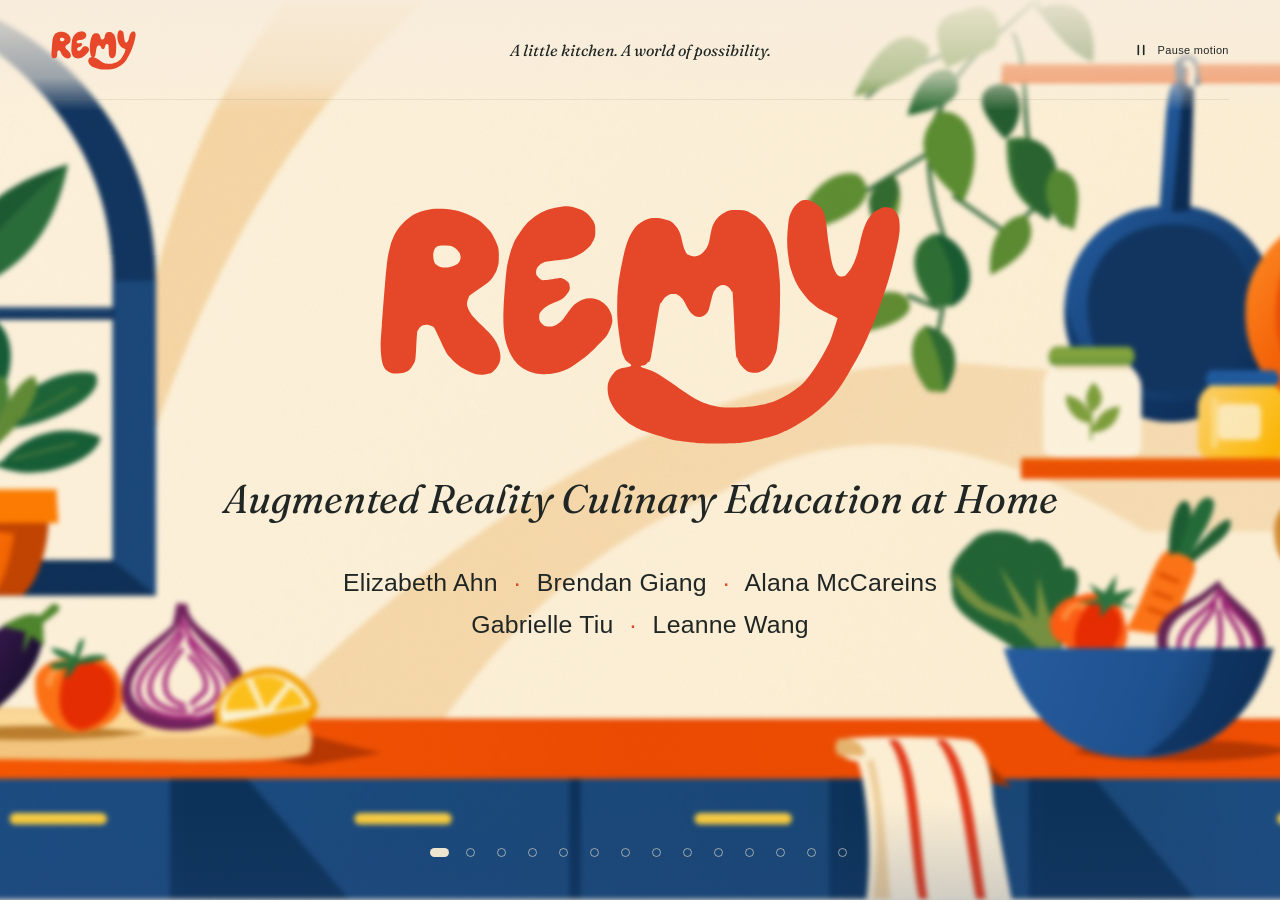
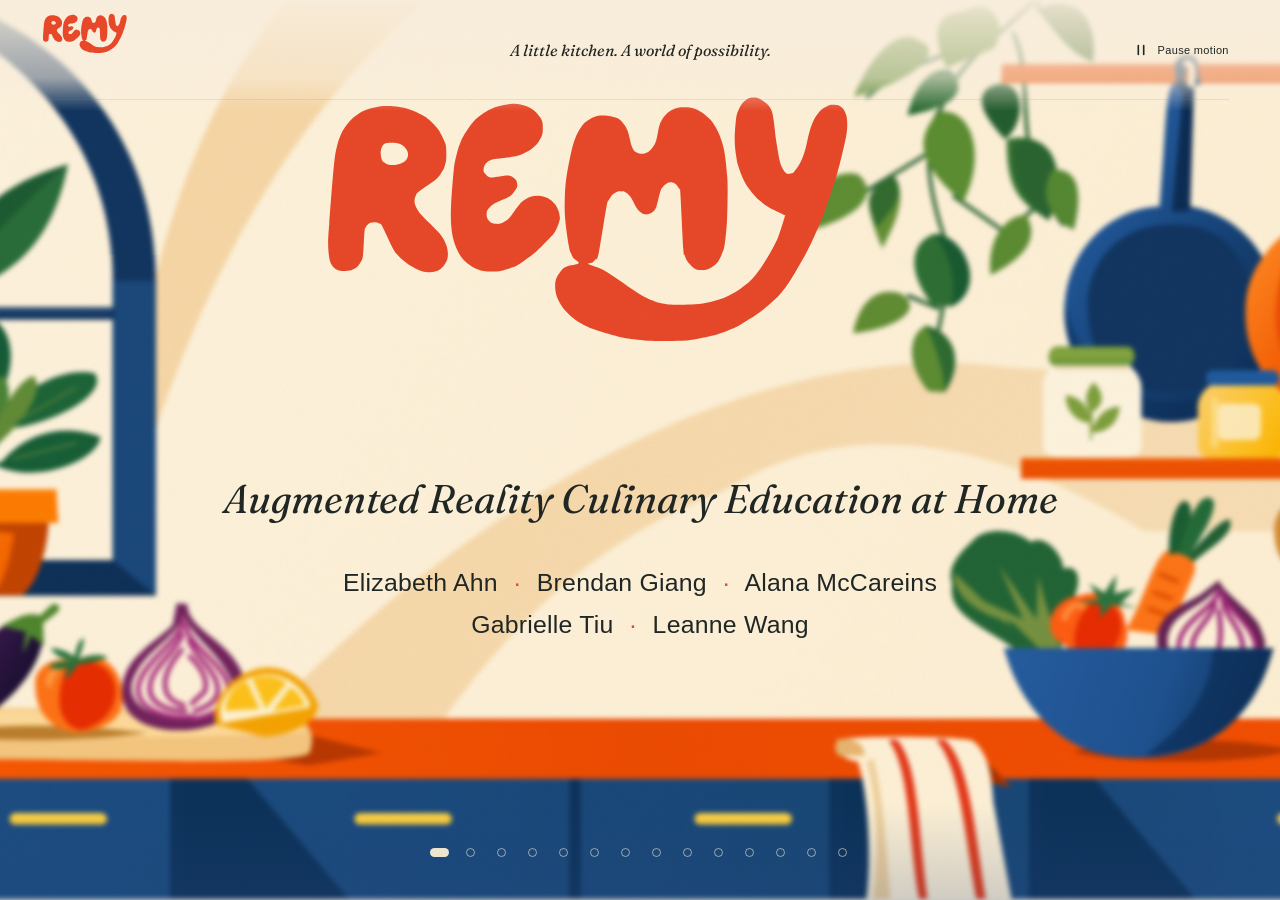
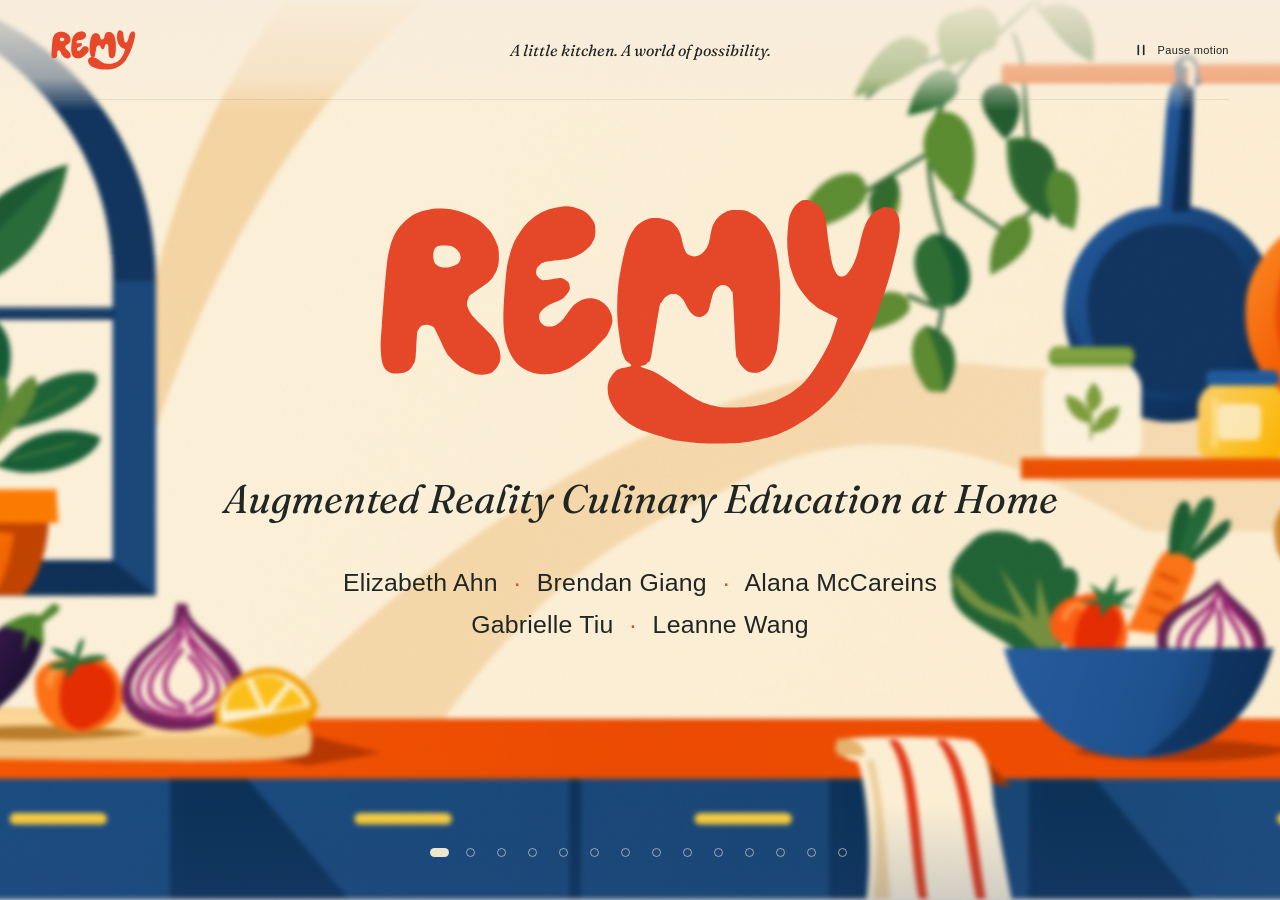
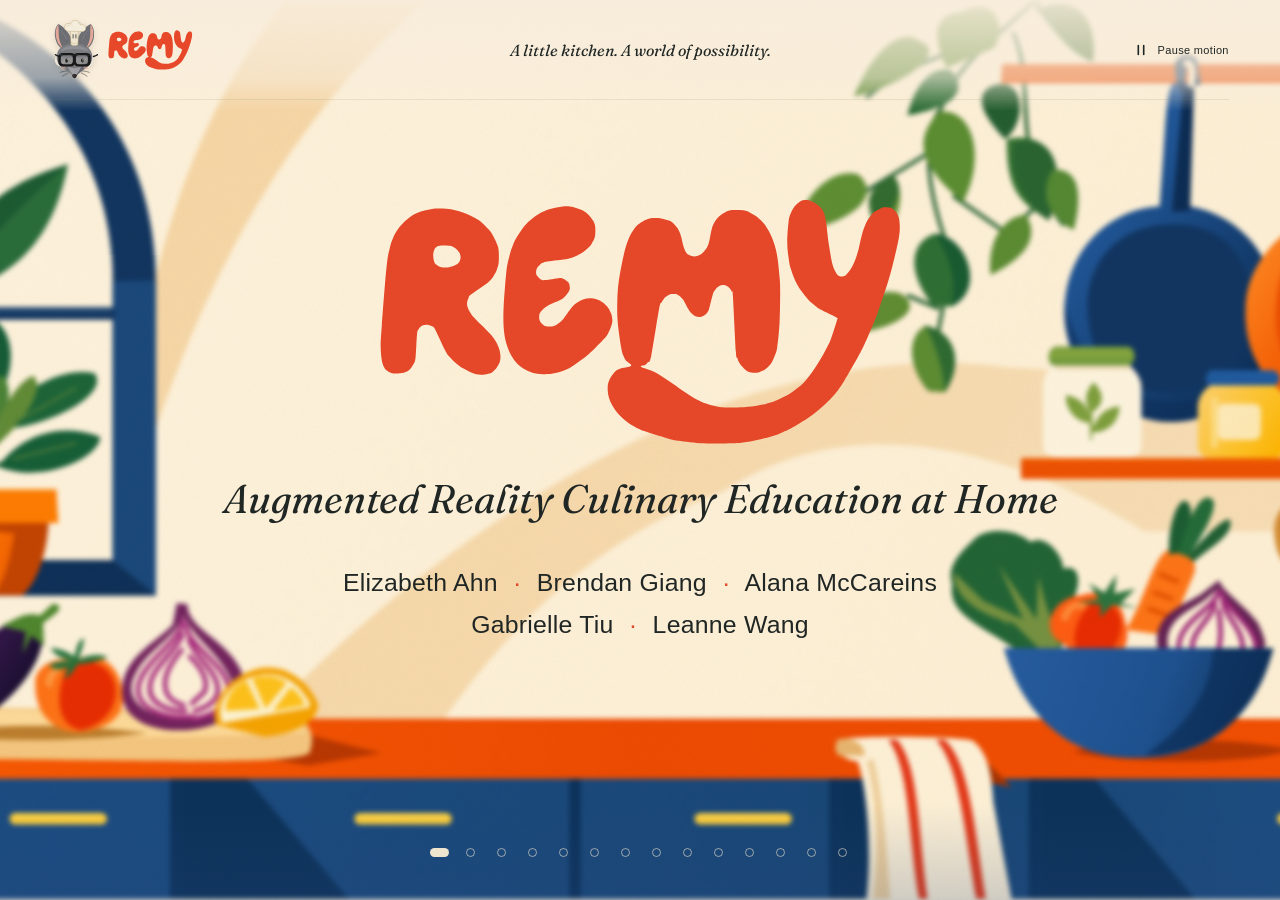
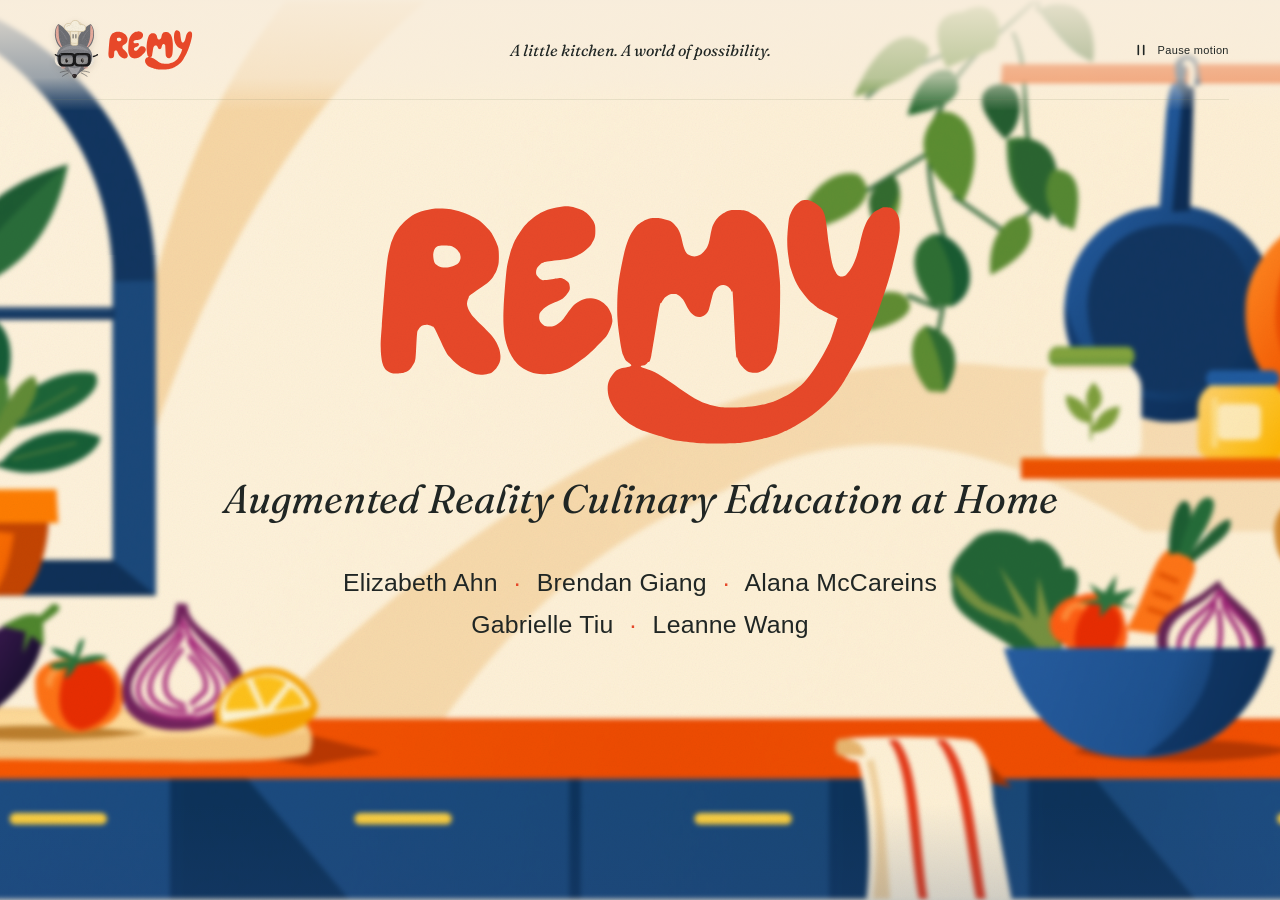
